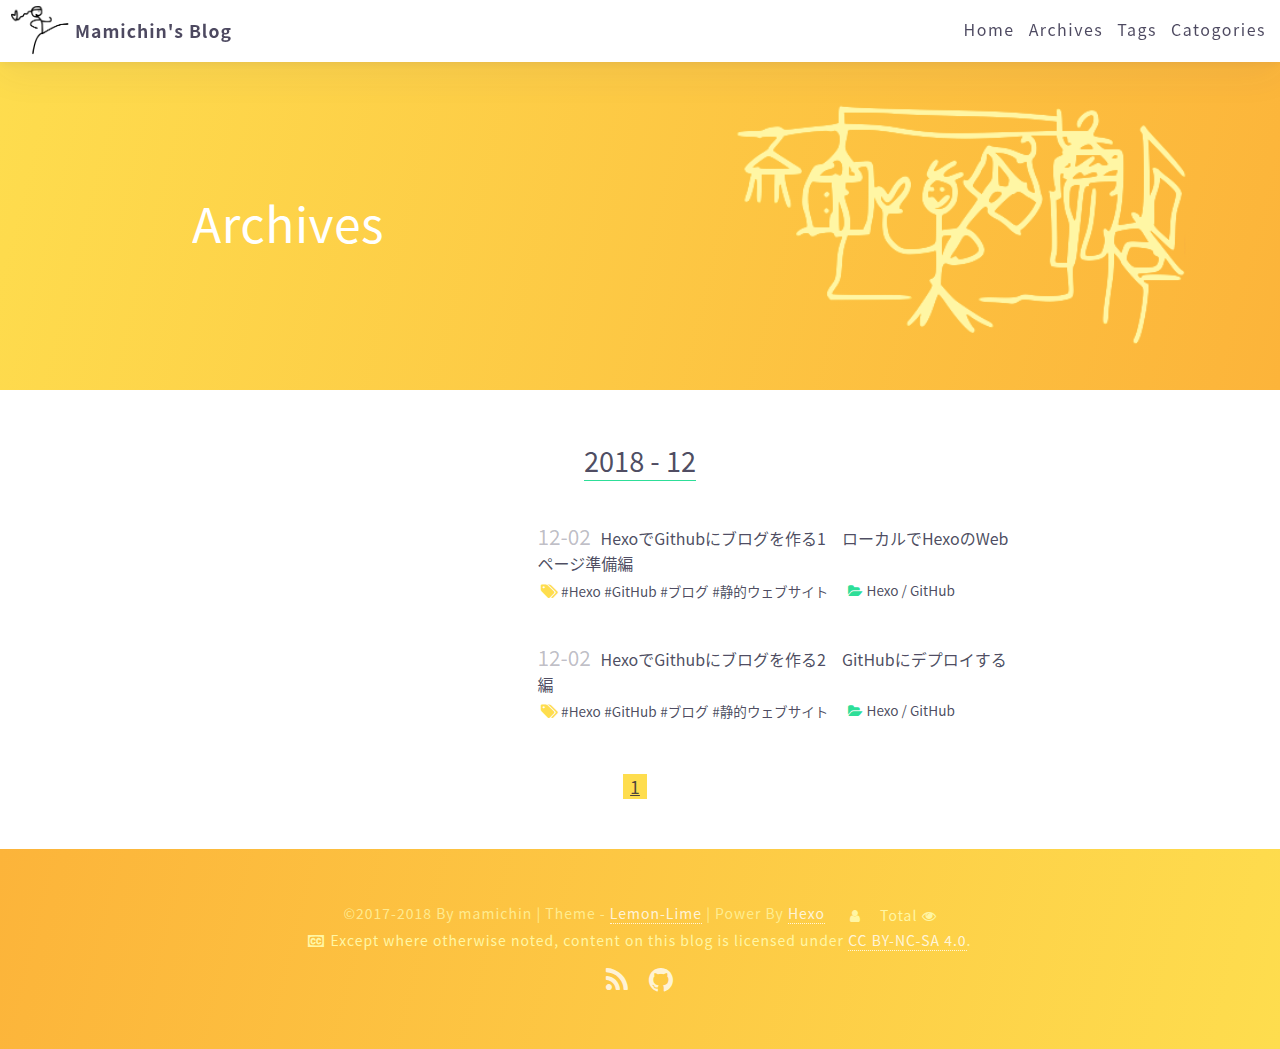
==== archives/index.html @ 4a0a0ff6 "Site updated: 2018-12-03 00:53:58" ====
<!DOCTYPE html><head><meta name="generator" content="Hexo 3.8.0"><meta charset="utf-8"><meta http-equiv="X-UA-Compatible" content="IE=edge, chrome=1"><meta name="viewport" content="width=device-width, initial-scale=1"><meta name="description" content=""><meta name="author" content="mamichin"><meta name="keywords" content=""><meta name="copyright" content="copyright.liscense_type"><title>Archives</title><!-- HTML5 shim and Respond.js for IE8 support of HTML5 elements and media queries -->
<!--[if lt IE 9]><script src="https://cdn.bootcss.com/html5shiv/3.7.3/html5shiv.min.js"></script><script src="https://cdn.bootcss.com/respond/1.4.2/respond.min.js"></script><![endif]--><link rel="icon" href="/compass/imgs/favicon.ico"><link rel="stylesheet" href="/compass/stylesheets/font-awesome.min.css"><script>var algoliaConfig = {"on":false}</script><link rel="stylesheet" href="/compass/stylesheets/screen.css"></head><body><div id="body-inner-wrapper"><header id="page-header"><nav id="nav"><div id="site-name">Mamichin's Blog</div><i class="fa fa-bars fa-2x" id="nav-icon" aria-hidden="true"></i><div id="nav-expanded"><a class="nav-word-item" href="/">Home</a><a class="nav-word-item" href="/archives">Archives</a><a class="nav-word-item" href="/tags">Tags</a><a class="nav-word-item" href="/categories">Catogories</a></div><div id="nav-list"><ul><li><a class="nav-list-item" href="/">Home</a></li><li><a class="nav-list-item" href="/archives">Archives</a></li><li><a class="nav-list-item" href="/tags">Tags</a></li><li><a class="nav-list-item" href="/categories">Catogories</a></li></ul></div></nav><div id="banner-wrapper"><div id="banner-pagetype-dependent-info"><h1 id="post-title">Archives</h1></div></div><a title="Back to Top"><i class="fa fa-arrow-up" id="to-Top" aria-hidden="true"></i></a></header><div class="post-group-item"><h2 class="post-group-title"><a href="/archives/2018/12">2018 - 12</a></h2><div class="post-group-meta-wrapper"><section class="post-group-item-meta"><span class="post-group-item-date">12-02 </span><a href="/2018/12/02/hexo1/">HexoでGithubにブログを作る1　ローカルでHexoのWebページ準備編</a><div class="post-group-item-tag-category"><div class="post-group-item-tags"><i class="fa fa-tags"></i> <a class="post-item-tag-link" href="/tags/Hexo/">#Hexo</a>  <a class="post-item-tag-link" href="/tags/GitHub/">#GitHub</a>  <a class="post-item-tag-link" href="/tags/ブログ/">#ブログ</a>  <a class="post-item-tag-link" href="/tags/静的ウェブサイト/">#静的ウェブサイト</a></div><div class="post-group-item-categories"><i class="fa fa-folder-open"></i>
 <a href="/categories/Hexo/">Hexo</a> / <a href="/categories/GitHub/">GitHub</a></div></div></section></div></div><div class="post-group-item"><div class="post-group-meta-wrapper"><section class="post-group-item-meta"><span class="post-group-item-date">12-02 </span><a href="/2018/12/02/hexo2/">HexoでGithubにブログを作る2　GitHubにデプロイする編</a><div class="post-group-item-tag-category"><div class="post-group-item-tags"><i class="fa fa-tags"></i> <a class="post-item-tag-link" href="/tags/Hexo/">#Hexo</a>  <a class="post-item-tag-link" href="/tags/GitHub/">#GitHub</a>  <a class="post-item-tag-link" href="/tags/ブログ/">#ブログ</a>  <a class="post-item-tag-link" href="/tags/静的ウェブサイト/">#静的ウェブサイト</a></div><div class="post-group-item-categories"><i class="fa fa-folder-open"></i>
 <a href="/categories/Hexo/">Hexo</a> / <a href="/categories/GitHub/">GitHub</a></div></div></section></div></div><div id="pagination-wrapper"><div id="pagination"><span class="page-number current">1</span></div></div><footer id="page-footer"><div id="footer-wrapper"><div id="blog-meta">&copy;2017-2018 By mamichin | Theme - <a id="theme-name" href="https://github.com/huan555/lemon-lime"> Lemon-Lime</a> | Power By <a id="theme-powered-by" href="http://hexo.io"> Hexo</a></div><div id="viewed-record"><script async src="//dn-lbstatics.qbox.me/busuanzi/2.3/busuanzi.pure.mini.js"></script><span id="busuanzi_container_site_uv"><i class="fa fa-user" aria-hidden="true"></i> <span id="busuanzi_value_site_uv"></span></span><span id="busuanzi_container_site_pv">Total <i class="fa fa-eye" aria-hidden="true"></i> <span id="busuanzi_value_site_pv"></span></span></div><div id="copyright-wrapper"><i class="fa fa-cc" aria-hidden="true"></i><div id="copyright">Except where otherwise noted, content on this blog is licensed under <a rel="license" href="http://creativecommons.org/licenses/by-nc-sa/4.0/">CC BY-NC-SA 4.0</a>.</div></div><div id="contact-me"><div id="rss"><a href="/atom.xml" type="application/atom+xml" rel="alternate" target="_blank"><i class="fa fa-rss" aria-hidden="true"></i></a></div><span id="github"><a href="https://github.com/yourUserName"><i class="fa fa-github" aria-hidden="true"></i></a></span></div></div></footer><script src="/compass/js/blog.js"></script></div></body>
---- compass/stylesheets/screen.css ----
@charset "UTF-8";
/* 引入css normalize 所有模块 */
/*! normalize.css v3.0.0 | MIT License | git.io/normalize */
/*! normalize.css v3.0.0 | HTML5 Display Definitions | MIT License | git.io/normalize */
/* line 9, ../../../../../../../../../Library/Ruby/Gems/2.0.0/gems/compass-normalize-1.5/stylesheets/normalize/_html5.scss */
article,
aside,
details,
figcaption,
figure,
footer,
header,
hgroup,
main,
nav,
section,
summary {
  display: block;
}

/* line 29, ../../../../../../../../../Library/Ruby/Gems/2.0.0/gems/compass-normalize-1.5/stylesheets/normalize/_html5.scss */
audio,
canvas,
progress,
video {
  display: inline-block;
  vertical-align: baseline;
}

/* line 40, ../../../../../../../../../Library/Ruby/Gems/2.0.0/gems/compass-normalize-1.5/stylesheets/normalize/_html5.scss */
audio:not([controls]) {
  display: none;
  height: 0;
}

/* line 47, ../../../../../../../../../Library/Ruby/Gems/2.0.0/gems/compass-normalize-1.5/stylesheets/normalize/_html5.scss */
[hidden],
template {
  display: none;
}

/*! normalize.css v3.0.0 | Base | MIT License | git.io/normalize */
/* line 11, ../../../../../../../../../Library/Ruby/Gems/2.0.0/gems/compass-normalize-1.5/stylesheets/normalize/_base.scss */
html {
  font-family: sans-serif;
  -webkit-text-size-adjust: 100%;
  -ms-text-size-adjust: 100%;
}

/* line 19, ../../../../../../../../../Library/Ruby/Gems/2.0.0/gems/compass-normalize-1.5/stylesheets/normalize/_base.scss */
body {
  margin: 0;
}

/*! normalize.css v3.0.0 | Links | MIT License | git.io/normalize */
/* line 9, ../../../../../../../../../Library/Ruby/Gems/2.0.0/gems/compass-normalize-1.5/stylesheets/normalize/_links.scss */
a {
  background: transparent;
}

/* line 15, ../../../../../../../../../Library/Ruby/Gems/2.0.0/gems/compass-normalize-1.5/stylesheets/normalize/_links.scss */
a:active,
a:hover {
  outline: 0;
}

/*! normalize.css v3.0.0 | Typography | MIT License | git.io/normalize */
/* line 9, ../../../../../../../../../Library/Ruby/Gems/2.0.0/gems/compass-normalize-1.5/stylesheets/normalize/_typography.scss */
abbr[title] {
  border-bottom: 1px dotted;
}

/* line 15, ../../../../../../../../../Library/Ruby/Gems/2.0.0/gems/compass-normalize-1.5/stylesheets/normalize/_typography.scss */
b,
strong {
  font-weight: bold;
}

/* line 22, ../../../../../../../../../Library/Ruby/Gems/2.0.0/gems/compass-normalize-1.5/stylesheets/normalize/_typography.scss */
dfn {
  font-style: italic;
}

/* line 29, ../../../../../../../../../Library/Ruby/Gems/2.0.0/gems/compass-normalize-1.5/stylesheets/normalize/_typography.scss */
h1 {
  font-size: 2em;
  margin: 0.67em 0;
}

/* line 36, ../../../../../../../../../Library/Ruby/Gems/2.0.0/gems/compass-normalize-1.5/stylesheets/normalize/_typography.scss */
mark {
  background: #ff0;
  color: #000;
}

/* line 43, ../../../../../../../../../Library/Ruby/Gems/2.0.0/gems/compass-normalize-1.5/stylesheets/normalize/_typography.scss */
small {
  font-size: 80%;
}

/* line 49, ../../../../../../../../../Library/Ruby/Gems/2.0.0/gems/compass-normalize-1.5/stylesheets/normalize/_typography.scss */
sub,
sup {
  font-size: 75%;
  line-height: 0;
  position: relative;
  vertical-align: baseline;
}

/* line 57, ../../../../../../../../../Library/Ruby/Gems/2.0.0/gems/compass-normalize-1.5/stylesheets/normalize/_typography.scss */
sup {
  top: -0.5em;
}

/* line 61, ../../../../../../../../../Library/Ruby/Gems/2.0.0/gems/compass-normalize-1.5/stylesheets/normalize/_typography.scss */
sub {
  bottom: -0.25em;
}

/*! normalize.css v3.0.0 | Embedded Content | MIT License | git.io/normalize */
/* line 9, ../../../../../../../../../Library/Ruby/Gems/2.0.0/gems/compass-normalize-1.5/stylesheets/normalize/_embeds.scss */
img {
  border: 0;
}

/* line 15, ../../../../../../../../../Library/Ruby/Gems/2.0.0/gems/compass-normalize-1.5/stylesheets/normalize/_embeds.scss */
svg:not(:root) {
  overflow: hidden;
}

/*! normalize.css v3.0.0 | Figures | MIT License | git.io/normalize */
/* line 9, ../../../../../../../../../Library/Ruby/Gems/2.0.0/gems/compass-normalize-1.5/stylesheets/normalize/_groups.scss */
figure {
  margin: 1em 40px;
}

/* line 15, ../../../../../../../../../Library/Ruby/Gems/2.0.0/gems/compass-normalize-1.5/stylesheets/normalize/_groups.scss */
hr {
  -moz-box-sizing: content-box;
  box-sizing: content-box;
  height: 0;
}

/* line 23, ../../../../../../../../../Library/Ruby/Gems/2.0.0/gems/compass-normalize-1.5/stylesheets/normalize/_groups.scss */
pre {
  overflow: auto;
}

/* line 29, ../../../../../../../../../Library/Ruby/Gems/2.0.0/gems/compass-normalize-1.5/stylesheets/normalize/_groups.scss */
code,
kbd,
pre,
samp {
  font-family: monospace, monospace;
  font-size: 1em;
}

/*! normalize.css v3.0.0 | Forms | MIT License | git.io/normalize */
/* line 15, ../../../../../../../../../Library/Ruby/Gems/2.0.0/gems/compass-normalize-1.5/stylesheets/normalize/_forms.scss */
button,
input,
optgroup,
select,
textarea {
  color: inherit;
  font: inherit;
  margin: 0;
}

/* line 27, ../../../../../../../../../Library/Ruby/Gems/2.0.0/gems/compass-normalize-1.5/stylesheets/normalize/_forms.scss */
button {
  overflow: visible;
}

/* line 36, ../../../../../../../../../Library/Ruby/Gems/2.0.0/gems/compass-normalize-1.5/stylesheets/normalize/_forms.scss */
button,
select {
  text-transform: none;
}

/* line 47, ../../../../../../../../../Library/Ruby/Gems/2.0.0/gems/compass-normalize-1.5/stylesheets/normalize/_forms.scss */
button,
html input[type="button"],
input[type="reset"],
input[type="submit"] {
  -webkit-appearance: button;
  cursor: pointer;
}

/* line 57, ../../../../../../../../../Library/Ruby/Gems/2.0.0/gems/compass-normalize-1.5/stylesheets/normalize/_forms.scss */
button[disabled],
html input[disabled] {
  cursor: default;
}

/* line 64, ../../../../../../../../../Library/Ruby/Gems/2.0.0/gems/compass-normalize-1.5/stylesheets/normalize/_forms.scss */
button::-moz-focus-inner,
input::-moz-focus-inner {
  border: 0;
  padding: 0;
}

/* line 73, ../../../../../../../../../Library/Ruby/Gems/2.0.0/gems/compass-normalize-1.5/stylesheets/normalize/_forms.scss */
input {
  line-height: normal;
}

/* line 83, ../../../../../../../../../Library/Ruby/Gems/2.0.0/gems/compass-normalize-1.5/stylesheets/normalize/_forms.scss */
input[type="checkbox"],
input[type="radio"] {
  box-sizing: border-box;
  padding: 0;
}

/* line 93, ../../../../../../../../../Library/Ruby/Gems/2.0.0/gems/compass-normalize-1.5/stylesheets/normalize/_forms.scss */
input[type="number"]::-webkit-inner-spin-button,
input[type="number"]::-webkit-outer-spin-button {
  height: auto;
}

/* line 102, ../../../../../../../../../Library/Ruby/Gems/2.0.0/gems/compass-normalize-1.5/stylesheets/normalize/_forms.scss */
input[type="search"] {
  -webkit-appearance: textfield;
  -moz-box-sizing: content-box;
  -webkit-box-sizing: content-box;
  box-sizing: content-box;
}

/* line 113, ../../../../../../../../../Library/Ruby/Gems/2.0.0/gems/compass-normalize-1.5/stylesheets/normalize/_forms.scss */
input[type="search"]::-webkit-search-cancel-button,
input[type="search"]::-webkit-search-decoration {
  -webkit-appearance: none;
}

/* line 120, ../../../../../../../../../Library/Ruby/Gems/2.0.0/gems/compass-normalize-1.5/stylesheets/normalize/_forms.scss */
fieldset {
  border: 1px solid #c0c0c0;
  margin: 0 2px;
  padding: 0.35em 0.625em 0.75em;
}

/* line 129, ../../../../../../../../../Library/Ruby/Gems/2.0.0/gems/compass-normalize-1.5/stylesheets/normalize/_forms.scss */
legend {
  border: 0;
  padding: 0;
}

/* line 136, ../../../../../../../../../Library/Ruby/Gems/2.0.0/gems/compass-normalize-1.5/stylesheets/normalize/_forms.scss */
textarea {
  overflow: auto;
}

/* line 143, ../../../../../../../../../Library/Ruby/Gems/2.0.0/gems/compass-normalize-1.5/stylesheets/normalize/_forms.scss */
optgroup {
  font-weight: bold;
}

/*! normalize.css v3.0.0 | Tables | MIT License | git.io/normalize */
/* line 9, ../../../../../../../../../Library/Ruby/Gems/2.0.0/gems/compass-normalize-1.5/stylesheets/normalize/_tables.scss */
table {
  border-collapse: collapse;
  border-spacing: 0;
}

/* line 14, ../../../../../../../../../Library/Ruby/Gems/2.0.0/gems/compass-normalize-1.5/stylesheets/normalize/_tables.scss */
td,
th {
  padding: 0;
}

/* 引入5大核心模块，直接调用CSS3同名mixin来写 */
/* line 1, ../sass/general/_genaral.scss */
html {
  height: 100%;
}

/* line 5, ../sass/general/_genaral.scss */
body {
  min-height: 100%;
  min-width: 440px;
  height: 100%;
  color: rgba(32, 28, 56, 0.8);
  /*font-family: "Open Sans", "Helvetica Neue", 'Lato','-apple-system', 'BlinkMacSystemFont', 'Segoe UI', 'Roboto', 'PingFang SC', 'Hiragino Sans GB', 'Microsoft YaHei', 'Helvetica Neue' ,Helvetica,Arial,sans-serif;*/
  font-family: -apple-system,BlinkMacSystemFont,"游ゴシック","Yu Gothic",YuGothic,"ヒラギノ角ゴ Pro W3","Hiragino Kaku Gothic ProN","Noto Sans Japanese","Noto Sans CJK JP","メイリオ",Meiryo,sans-serif;

}

/* line 13, ../sass/general/_genaral.scss */
#body-inner-wrapper {
  min-height: 100%;
}

/* line 17, ../sass/general/_genaral.scss */
a {
  text-decoration: none;
  color: rgba(32, 28, 56, 0.8);
}
/* line 20, ../sass/general/_genaral.scss */
a:hover {
  text-decoration: none;
  color: rgba(0, 0, 0, 0.5);
}

/* line 28, ../sass/general/_genaral.scss */
ul {
  padding: 0;
  margin: 0;
  list-style: none;
}

/* line 36, ../sass/general/_genaral.scss */
ol {
  list-style: none;
}

/* line 41, ../sass/general/_genaral.scss */
p {
  line-height: 2;
}

/* line 1, ../sass/layout/_nav.scss */
#nav {
  position: fixed;
  top: 0;
  left: 0;
  right: 0;
  -moz-box-sizing: border-box;
  -webkit-box-sizing: border-box;
  box-sizing: border-box;
  min-width: 440px;
  line-height: 1.8;
  text-align: left;
  color: rgba(32, 28, 56, 0.8);
  background-color: #fff;
  z-index: 10000;
  -moz-box-shadow: 0 10px 40px 0 rgba(62, 57, 107, 0.07), 0 2px 9px 0 rgba(62, 57, 107, 0.06);
  -webkit-box-shadow: 0 10px 40px 0 rgba(62, 57, 107, 0.07), 0 2px 9px 0 rgba(62, 57, 107, 0.06);
  box-shadow: 0 10px 40px 0 rgba(62, 57, 107, 0.07), 0 2px 9px 0 rgba(62, 57, 107, 0.06);
}
/* line 16, ../sass/layout/_nav.scss */
#nav-icon {
  font-weight: bold;
  color: rgba(32, 28, 56, 0.8);
}
@media screen and (max-width: 768px) {
  /* line 16, ../sass/layout/_nav.scss */
  #nav-icon {
    position: relative;
    float: right;
    margin-right: 15px;
    margin-top: 13px;
    margin-left: 10px;
  }
}
@media screen and (min-width: 769px) {
  /* line 16, ../sass/layout/_nav.scss */
  #nav-icon {
    display: none !important;
  }
}
/* line 31, ../sass/layout/_nav.scss */
#nav-icon:hover {
  color: black;
  cursor: pointer;
}

@media screen and (min-width: 769px) {
  /* line 38, ../sass/layout/_nav.scss */
  #nav-list {
    display: none !important;
  }
}
@media screen and (max-width: 768px) {
  /* line 38, ../sass/layout/_nav.scss */
  #nav-list {
    display: none;
    position: absolute;
    top: 60px;
    right: 8px;
    padding: 0;
    list-style: none;
    text-align: left;
    background-color: #fff;
    border: 2px solid rgba(62, 57, 107, 0.07);
    -moz-border-radius: 5px;
    -webkit-border-radius: 5px;
    border-radius: 5px;
    -moz-box-shadow: 5px 2px 5px 0 rgba(62, 57, 107, 0.07), -5px 2px 5px 0 rgba(62, 57, 107, 0.06);
    -webkit-box-shadow: 5px 2px 5px 0 rgba(62, 57, 107, 0.07), -5px 2px 5px 0 rgba(62, 57, 107, 0.06);
    box-shadow: 5px 2px 5px 0 rgba(62, 57, 107, 0.07), -5px 2px 5px 0 rgba(62, 57, 107, 0.06);
  }
}
/* line 62, ../sass/layout/_nav.scss */
a.nav-list-item {
  display: block;
  padding: 0 35px;
  font-size: .95em;
  line-height: 2.5;
  border-bottom: 1px solid #eee;
}
/* line 69, ../sass/layout/_nav.scss */
a.nav-list-item:hover {
  text-decoration: none;
}

/* line 79, ../sass/layout/_nav.scss */
#site-name {
  display: inline-block;
  vertical-align: middle;
  *vertical-align: auto;
  *zoom: 1;
  *display: inline;
  padding: 10px 0 10px 65px;
  margin: 5px 0 5px 10px;
  font-weight: bold;
  font-size: 1.1em;
  background-image: url("/compass/imgs/logo.png");
  background-repeat: no-repeat;
  letter-spacing: 1px;
  -moz-background-size: auto 50px;
  -o-background-size: auto 50px;
  -webkit-background-size: auto 50px;
  background-size: auto 50px;
}

/* line 93, ../sass/layout/_nav.scss */
#nav-expanded {
  margin-top: 3px;
  margin-right: 7px;
  letter-spacing: 1.5px;
}
@media screen and (max-width: 768px) {
  /* line 93, ../sass/layout/_nav.scss */
  #nav-expanded {
    display: none;
  }
}
@media screen and (min-width: 769px) {
  /* line 93, ../sass/layout/_nav.scss */
  #nav-expanded {
    display: block;
    float: right;
  }
}
/* line 107, ../sass/layout/_nav.scss */
.nav-word-item {
  display: inline-block;
  vertical-align: middle;
  *vertical-align: auto;
  *zoom: 1;
  *display: inline;
  padding: 7px;
  text-decoration: none;
  color: rgba(32, 28, 56, 0.8);
  margin: 5px 0;
}
/* line 114, ../sass/layout/_nav.scss */
.nav-word-item:hover {
  background-color: rgba(0, 0, 0, 0.05);
  text-decoration: none;
  cursor: pointer;
}

/* line 124, ../sass/layout/_nav.scss */
.fa-search {
  display: block;
  float: right;
  margin-top: 20px;
  margin-right: 10px;
}
/* line 129, ../sass/layout/_nav.scss */
.fa-search:hover {
  color: black;
  cursor: pointer;
}

/* line 3, ../sass/layout/_header.scss */
#page-header {
  padding-top: 60px;
  line-height: 330px;
  color: #fff;
  background: url('[data-uri]');
  background: -moz-linear-gradient(166deg, #fcb43a, #fedd4e);
  background: -webkit-linear-gradient(166deg, #fcb43a, #fedd4e);
  background: linear-gradient(284deg, #fcb43a, #fedd4e);
  text-align: left;
}
@media screen and (max-width: 700px) {
  /* line 3, ../sass/layout/_header.scss */
  #page-header {
    text-align: center;
  }
}
/* line 16, ../sass/layout/_header.scss */
#banner-wrapper {
  visibility: hidden;
  background-image: url("/compass/imgs/fHangingClothes.png");
  background-repeat: no-repeat;
  -moz-background-size: auto 250px;
  -o-background-size: auto 250px;
  -webkit-background-size: auto 250px;
  background-size: auto 250px;
}
@media screen and (min-width: 701px) and (max-width: 1200px) {
  /* line 16, ../sass/layout/_header.scss */
  #banner-wrapper {
    visibility: visible;
    background-position: 95% center;
  }
}
@media screen and (min-width: 1201px) {
  /* line 16, ../sass/layout/_header.scss */
  #banner-wrapper {
    visibility: visible;
    background-position: 90% center;
  }
}
/* line 33, ../sass/layout/_header.scss */
#banner-pagetype-dependent-info {
  visibility: visible;
  display: inline-block;
  vertical-align: middle;
  *vertical-align: auto;
  *zoom: 1;
  *display: inline;
  overflow: hidden;
  margin-left: 15%;
  vertical-align: middle;
  line-height: 1.3;
  text-align: center;
  letter-spacing: .5px;
}
@media screen and (max-width: 700px) {
  /* line 33, ../sass/layout/_header.scss */
  #banner-pagetype-dependent-info {
    margin-left: 0;
  }
}
/* line 51, ../sass/layout/_header.scss */
#post-title {
  margin: 0;
  margin-bottom: 10px;
  font-size: 3em;
  font-weight: normal;
}

/* line 58, ../sass/layout/_header.scss */
#post-description {
  margin-right: 20px;
}

/* line 62, ../sass/layout/_header.scss */
#word-count {
  margin-right: 20px;
}

/* line 80, ../sass/layout/_header.scss */
.fa-arrow-up {
  display: none;
  position: fixed;
  bottom: 20px;
  z-index: 10001;
  right: 20px;
  color: rgba(32, 28, 56, 0.8);
}
/* line 89, ../sass/layout/_header.scss */
.fa-arrow-up:hover {
  color: black;
  cursor: pointer;
}

/* line 103, ../sass/layout/_header.scss */
.fa-toggle-on, .fa-toggle-off {
  position: fixed;
  z-index: 10001;
  color: rgba(32, 28, 56, 0.8);
}
/* line 107, ../sass/layout/_header.scss */
.fa-toggle-on:hover, .fa-toggle-off:hover {
  color: black;
  cursor: pointer;
}

@media screen and (min-width: 769px) {
  /* line 113, ../sass/layout/_header.scss */
  .fa-toggle-on, .fa-toggle-off {
    bottom: 20px;
    left: 10px;
  }
}
@media screen and (max-width: 768px) {
  /* line 113, ../sass/layout/_header.scss */
  .fa-toggle-on, .fa-toggle-off {
    display: none !important;
  }
}

/* line 125, ../sass/layout/_header.scss */
.fa-toggle-off {
  display: none;
}

/* line 2, ../sass/layout/_article-excerpt.scss */
.each-post:nth-child(even) {
  background-color: #f9fafb;
}

/* line 5, ../sass/layout/_article-excerpt.scss */
.each-post {
  text-align: center;
}
/* line 7, ../sass/layout/_article-excerpt.scss */
.each-post .each-post-meta {
  display: inline-block;
  vertical-align: middle;
  *vertical-align: auto;
  *zoom: 1;
  *display: inline;
  padding: 80px 20px 5px 20px;
  border-bottom: 2px solid rgba(0, 0, 0, 0.07);
  font-size: 1.6em;
}
/* line 14, ../sass/layout/_article-excerpt.scss */
.each-post .each-post-meta:hover {
  border-bottom: 2px solid #2dde98;
}
/* line 19, ../sass/layout/_article-excerpt.scss */
.each-post .each-post-meta .each-post-date {
  padding-left: 20px;
  font-size: .5em;
}
/* line 26, ../sass/layout/_article-excerpt.scss */
.each-post .each-post-excerpt {
  max-width: 750px;
  margin: 16px auto;
  font-size: 1em;
  text-align: left;
}
@media screen and (max-width: 768px) {
  /* line 26, ../sass/layout/_article-excerpt.scss */
  .each-post .each-post-excerpt {
    padding-left: 10%;
    padding-right: 10%;
  }
}
/* line 36, ../sass/layout/_article-excerpt.scss */
.each-post .each-post-excerpt h1, .each-post .each-post-excerpt h2, .each-post .each-post-excerpt h3, .each-post .each-post-excerpt h4, .each-post .each-post-excerpt h5, .each-post .each-post-excerpt h6 {
  font-size: 1em;
}
/* line 43, ../sass/layout/_article-excerpt.scss */
a.read-more {
  display: inline-block;
  vertical-align: middle;
  *vertical-align: auto;
  *zoom: 1;
  *display: inline;
  padding: 8px 50px;
  margin-top: 20px;
  margin-bottom: 20px;
  background-image: url('[data-uri]');
  background-size: 100%;
  background-image: -moz-linear-gradient(166deg, #1cc7d0, #2dde98);
  background-image: -webkit-linear-gradient(166deg, #1cc7d0, #2dde98);
  background-image: linear-gradient(284deg, #1cc7d0, #2dde98);
  -moz-border-radius: 3px;
  -webkit-border-radius: 3px;
  border-radius: 3px;
  color: #fff;
  font-size: .9em;
  letter-spacing: .5px;
}
/* line 54, ../sass/layout/_article-excerpt.scss */
a.read-more:hover {
  -moz-box-shadow: 0 1px 10px rgba(0, 0, 0, 0.2), 0 2px 4px 0 rgba(0, 0, 0, 0.1);
  -webkit-box-shadow: 0 1px 10px rgba(0, 0, 0, 0.2), 0 2px 4px 0 rgba(0, 0, 0, 0.1);
  box-shadow: 0 1px 10px rgba(0, 0, 0, 0.2), 0 2px 4px 0 rgba(0, 0, 0, 0.1);
}

/* line 1, ../sass/layout/_footer.scss */
#page-footer {
  position: relative;
  bottom: 0px;
  width: 100%;
  margin-top: 40px;
  line-height: 200px;
  text-align: center;
  letter-spacing: 1px;
  color: #fff6a4;
  background: url('[data-uri]');
  background: -moz-linear-gradient(166deg, #fedd4e, #fcb43a);
  background: -webkit-linear-gradient(166deg, #fedd4e, #fcb43a);
  background: linear-gradient(284deg, #fedd4e, #fcb43a);
}
/* line 16, ../sass/layout/_footer.scss */
#footer-wrapper {
  display: inline-block;
  vertical-align: middle;
  *vertical-align: auto;
  *zoom: 1;
  *display: inline;
  font-size: 14px;
  line-height: 1.8;
  vertical-align: middle;
  color: #fff6a4;
}
/* line 24, ../sass/layout/_footer.scss */
#footer-wrapper #viewed-record {
  display: inline-block;
  vertical-align: middle;
  *vertical-align: auto;
  *zoom: 1;
  *display: inline;
  margin-left: 25px;
}
/* line 29, ../sass/layout/_footer.scss */
#busuanzi_container_site_pv {
  margin-left: 15px;
}
/* line 35, ../sass/layout/_footer.scss */
#footer-wrapper a {
  color: rgba(255, 255, 255, 0.8);
  border-bottom: 1px dotted;
}
/* line 38, ../sass/layout/_footer.scss */
#footer-wrapper a:hover {
  color: #fff;
}
/* line 44, ../sass/layout/_footer.scss */
#footer-wrapper #contact-me a {
  border-bottom: none;
}
/* line 49, ../sass/layout/_footer.scss */
#rss, #github, #email, #weibo, #facebook, #twitter {
  display: inline-block;
  vertical-align: middle;
  *vertical-align: auto;
  *zoom: 1;
  *display: inline;
  margin: 0 10px;
  font-size: 2em;
}
/* line 62, ../sass/layout/_footer.scss */
#blog-meta {
  display: inline;
  color: rgba(255, 246, 164, 0.8);
}

/* line 67, ../sass/layout/_footer.scss */
#copyright {
  display: inline;
  margin-left: 5px;
}

/* line 1, ../sass/layout/_post-two-cols.scss */
#body-inner-wrapper {
  position: relative;
}

/* line 5, ../sass/layout/_post-two-cols.scss */
#toc-column {
  font-size: .95em;
}
@media screen and (min-width: 769px) {
  /* line 5, ../sass/layout/_post-two-cols.scss */
  #toc-column {
    display: block;
    position: absolute;
    left: 0;
    top: 480px;
    overflow: auto;
    -moz-box-sizing: border-box;
    -webkit-box-sizing: border-box;
    box-sizing: border-box;
    width: 30%;
    z-index: 9999;
  }
}
@media screen and (max-width: 768px) {
  /* line 5, ../sass/layout/_post-two-cols.scss */
  #toc-column {
    display: none !important;
  }
}
/* line 26, ../sass/layout/_post-two-cols.scss */
#toc-column-inner-wrapper {
  line-height: 1.6;
}
/* line 31, ../sass/layout/_post-two-cols.scss */
.toc-text {
  padding-left: 10px;
}

/* line 40, ../sass/layout/_post-two-cols.scss */
.active .toc-text {
  color: #fedd4e;
}

/* line 44, ../sass/layout/_post-two-cols.scss */
.active {
  padding-left: 5px;
  border-left: 4px solid #1cc7d0;
}

@media screen and (min-width: 769px) {
  /* line 52, ../sass/layout/_post-two-cols.scss */
  #main-content-column {
    -moz-box-sizing: border-box;
    -webkit-box-sizing: border-box;
    box-sizing: border-box;
    margin-left: 28%;
    width: 70%;
    padding: 45px 7%;
  }
}
@media screen and (max-width: 768px) {
  /* line 52, ../sass/layout/_post-two-cols.scss */
  #main-content-column {
    width: 80% !important;
    padding: 45px 0;
    margin: 0 auto !important;
  }
}
/* line 69, ../sass/layout/_post-two-cols.scss */
#post-full-content {
  font-size: .95em;
}
/* line 72, ../sass/layout/_post-two-cols.scss */
#post-full-content h2, #post-full-content h3, #post-full-content h4, #post-full-content h5, #post-full-content h6 {
  font-weight: bold;
  font-family: 'PingFang SC',"Open Sans", "Helvetica Neue", sans-serif;
}
/* line 77, ../sass/layout/_post-two-cols.scss */
#post-full-content h2 {
  font-size: 1.9em;
}
/* line 81, ../sass/layout/_post-two-cols.scss */
#post-full-content h3 {
  font-size: 1.6em;
}
/* line 85, ../sass/layout/_post-two-cols.scss */
#post-full-content h4 {
  font-size: 1.4em;
}
/* line 89, ../sass/layout/_post-two-cols.scss */
#post-full-content h5 {
  font-size: 1.2em;
}
/* line 93, ../sass/layout/_post-two-cols.scss */
#post-full-content h6 {
  font-size: 1.1em;
}
/* line 97, ../sass/layout/_post-two-cols.scss */
#post-full-content ol {
  list-style-type: decimal;
  line-height: 2;
  padding-left: 40px;
}
/* line 103, ../sass/layout/_post-two-cols.scss */
#post-full-content ul {
  list-style-type: circle;
  line-height: 2;
  padding-left: 40px;
}
/* line 109, ../sass/layout/_post-two-cols.scss */
#post-full-content li {
  padding-left: 15px;
}
/* line 113, ../sass/layout/_post-two-cols.scss */
#post-full-content a, #post-full-content abbr, #post-full-content acronym {
  color: #00aeff;
}
/* line 117, ../sass/layout/_post-two-cols.scss */
#post-full-content sub, #post-full-content sup {
  color: #ccc;
}
/* line 121, ../sass/layout/_post-two-cols.scss */
#post-full-content em {
  padding: 0 10px;
  background-color: rgba(137, 149, 199, 0.2);
  -moz-border-radius: 4px;
  -webkit-border-radius: 4px;
  border-radius: 4px;
}
/* line 127, ../sass/layout/_post-two-cols.scss */
#post-full-content mark {
  padding: 0 10px;
  background-color: rgba(137, 149, 199, 0.2);
  -moz-border-radius: 4px;
  -webkit-border-radius: 4px;
  border-radius: 4px;
  color: #e7486b;
}
/* line 134, ../sass/layout/_post-two-cols.scss */
#post-full-content p {
  line-height: 2.5;
  margin: 20px 0;
}
/* line 139, ../sass/layout/_post-two-cols.scss */
#post-full-content img {
  width: 600px;
  height: auto;
}
/* line 144, ../sass/layout/_post-two-cols.scss */
#post-full-content video {
  width: 70%;
  height: auto;
}
/* line 148, ../sass/layout/_post-two-cols.scss */
#post-full-content iframe {
  width: 90%;
  height: auto;
}
/* line 153, ../sass/layout/_post-two-cols.scss */
#post-full-content blockquote p:before, #post-full-content blockquote p:after {
  display: inline;
  content: ' " ';
  font-weight: bold;
  color: #fcb43a;
}
/* line 160, ../sass/layout/_post-two-cols.scss */
#post-full-content dl {
  overflow: scroll;
  padding: 10px 20px;
  border: 1px solid #eee;
  line-height: 1.8;
}
/* line 168, ../sass/layout/_post-two-cols.scss */
#post-full-content dl dt {
  font-weight: bold;
}
/* line 172, ../sass/layout/_post-two-cols.scss */
#post-full-content dl dd {
  margin-left: 0;
}
/* line 177, ../sass/layout/_post-two-cols.scss */
#post-full-content table {
  overflow: auto;
}

/* line 182, ../sass/layout/_post-two-cols.scss */
#post-full-content > table, #post-full-content > table td, #post-full-content > table th {
  border-collapse: collapse;
  border: 2px solid rgba(32, 28, 56, 0.8);
}

/* line 187, ../sass/layout/_post-two-cols.scss */
#post-full-content > table {
  width: 100%;
  overflow: auto;
}

/* line 192, ../sass/layout/_post-two-cols.scss */
#post-full-content > table td, #post-full-content > table th {
  padding: 6px 10px;
}

/* line 2, ../sass/layout/_post-tags-categories.scss */
#post-tags-container {
  font-size: 1.05em;
  line-height: 1.5;
}

/* line 6, ../sass/layout/_post-tags-categories.scss */
#post-categories-container i, #post-tags-container i {
  color: rgba(32, 28, 56, 0.3);
}

/* line 11, ../sass/layout/_post-tags-categories.scss */
#post-categories-container {
  position: absolute;
  top: 420px;
  right: 17px;
  color: rgba(32, 28, 56, 0.3);
}
/* line 16, ../sass/layout/_post-tags-categories.scss */
#post-categories-container a {
  color: rgba(32, 28, 56, 0.3);
}

/* line 22, ../sass/layout/_post-tags-categories.scss */
a.post-tag {
  padding: 5px 10px;
  background-image: url('[data-uri]');
  background-size: 100%;
  background-image: -moz-linear-gradient(166deg, #1cc7d0, #2dde98);
  background-image: -webkit-linear-gradient(166deg, #1cc7d0, #2dde98);
  background-image: linear-gradient(284deg, #1cc7d0, #2dde98);
  -moz-border-radius: 5px;
  -webkit-border-radius: 5px;
  border-radius: 5px;
  color: #fff;
  font-size: .9em;
}

/* line 1, ../sass/layout/_archive.scss */
#archive-tag-category-title {
  text-align: center;
}

/* line 5, ../sass/layout/_archive.scss */
.post-group-item {
  margin: 0px auto;
  max-width: 750px;
  padding-right: 30px;
  padding-left: 30px;
  text-align: center;
}
/* line 12, ../sass/layout/_archive.scss */
.post-group-item h2.post-group-title {
  display: inline-block;
  vertical-align: middle;
  *vertical-align: auto;
  *zoom: 1;
  *display: inline;
  margin-top: 50px;
  margin-bottom: 0px;
  border-bottom: 1px solid #2dde98;
  font-size: 1.7em;
  font-weight: normal;
}
/* line 21, ../sass/layout/_archive.scss */
.post-group-item h2.post-group-title a:hover {
  color: black;
}
/* line 28, ../sass/layout/_archive.scss */
.post-group-meta-wrapper {
  text-align: left;
}
/* line 31, ../sass/layout/_archive.scss */
section.post-group-item-meta {
  margin-top: 40px;
  margin-bottom: 0px;
  margin-left: 35%;
  padding-left: 10px;
  -moz-transition: border-left 0.5s, margin-left 0.5s;
  -o-transition: border-left 0.5s, margin-left 0.5s;
  -webkit-transition: border-left 0.5s, margin-left 0.5s;
  transition: border-left 0.5s, margin-left 0.5s;
}
/* line 38, ../sass/layout/_archive.scss */
section.post-group-item-meta:hover {
  margin-left: 30%;
  border-left: 4px solid #2dde98;
}

/* line 44, ../sass/layout/_archive.scss */
.post-group-item-tags {
  display: inline-block;
  vertical-align: middle;
  *vertical-align: auto;
  *zoom: 1;
  *display: inline;
  padding-left: 3px;
  padding-right: 20px;
}
/* line 49, ../sass/layout/_archive.scss */
.post-group-item-tags i {
  color: #fedd4e;
}

/* line 54, ../sass/layout/_archive.scss */
.post-item-tag-link {
  font-size: .85em;
}

/* line 58, ../sass/layout/_archive.scss */
.post-group-item-categories {
  display: inline-block;
  vertical-align: middle;
  *vertical-align: auto;
  *zoom: 1;
  *display: inline;
  font-size: .85em;
}
/* line 62, ../sass/layout/_archive.scss */
.post-group-item-categories i {
  color: #2dde98;
}

/* line 66, ../sass/layout/_archive.scss */
span.post-group-item-date {
  color: rgba(32, 28, 56, 0.3);
  font-size: 1.3em;
  padding-right: 5px;
}

/* line 1, ../sass/layout/_page-tags-categories.scss */
#tag-cloud-container, #categories-list-container {
  margin: 100px auto;
  width: 70%;
  text-align: center;
}

/* line 7, ../sass/layout/_page-tags-categories.scss */
#tag-cloud a {
  display: inline-block;
  vertical-align: middle;
  *vertical-align: auto;
  *zoom: 1;
  *display: inline;
  padding: 10px;
  border-bottom: 2px solid transparent;
  -moz-transition: border-bottom 1s;
  -o-transition: border-bottom 1s;
  -webkit-transition: border-bottom 1s;
  transition: border-bottom 1s;
}
/* line 13, ../sass/layout/_page-tags-categories.scss */
#tag-cloud a:hover {
  border-bottom: 2px solid;
}

/* line 20, ../sass/layout/_page-tags-categories.scss */
.category-list {
  display: inline-block;
  vertical-align: middle;
  *vertical-align: auto;
  *zoom: 1;
  *display: inline;
  font-size: 1.4em;
}
/* line 24, ../sass/layout/_page-tags-categories.scss */
.category-list ul {
  padding-left: 20px;
}
/* line 28, ../sass/layout/_page-tags-categories.scss */
.category-list a {
  line-height: 1.5;
  padding-left: 20px;
  padding-right: 20px;
  border-left: 4px solid #1cc7d0;
}
/* line 34, ../sass/layout/_page-tags-categories.scss */
.category-list a:hover {
  text-decoration: none;
  background-color: #eee;
}

/* line 43, ../sass/layout/_page-tags-categories.scss */
.category-list-count {
  display: inline-block;
  vertical-align: middle;
  *vertical-align: auto;
  *zoom: 1;
  *display: inline;
  width: 25px;
  height: 25px;
  margin-left: 10px;
  color: #fff;
  background-image: url('[data-uri]');
  background-size: 100%;
  background-image: -moz-linear-gradient(166deg, #1cc7d0, #2dde98);
  background-image: -webkit-linear-gradient(166deg, #1cc7d0, #2dde98);
  background-image: linear-gradient(284deg, #1cc7d0, #2dde98);
  -moz-border-radius: 50%;
  -webkit-border-radius: 50%;
  border-radius: 50%;
}

/* line 1, ../sass/layout/_pagination.scss */
#pagination-wrapper {
  overflow: hidden;
  padding-bottom: 10px;
  margin-top: 50px;
  text-align: center;
  color: rgba(32, 28, 56, 0.8);
}
/* line 10, ../sass/layout/_pagination.scss */
#pagination {
  display: inline-block;
  vertical-align: middle;
  *vertical-align: auto;
  *zoom: 1;
  *display: inline;
  font-size: 1.1em;
}
/* line 16, ../sass/layout/_pagination.scss */
#pagination .page-number {
  text-decoration: underline;
  padding: 0 7px;
  margin-right: 10px;
}
/* line 23, ../sass/layout/_pagination.scss */
#pagination .current {
  background-color: #fedd4e;
}

/* line 28, ../sass/layout/_pagination.scss */
#page-prev {
  float: left;
  margin-left: 8px;
}
/* line 31, ../sass/layout/_pagination.scss */
#page-prev i {
  color: #fedd4e;
}

/* line 36, ../sass/layout/_pagination.scss */
#page-next {
  float: right;
  margin-right: 8px;
}
/* line 40, ../sass/layout/_pagination.scss */
#page-next i {
  color: #fedd4e;
}

/* line 4, ../sass/layout/_default-highlight.scss */
.highlight {
  overflow: scroll;
  -moz-border-radius: 5px;
  -webkit-border-radius: 5px;
  border-radius: 5px;
  border: 1px solid #ccc;
  font-family: times, sans-serif;
  font-size: .9em;
  font-weight: normal;
  line-height: 1.5;
}

/* line 17, ../sass/layout/_default-highlight.scss */
figcaption {
  border-bottom: 1px solid #eee;
  font-family: times, sans-serif;
  line-height: 2;
  letter-spacing: .5px;
}
/* line 22, ../sass/layout/_default-highlight.scss */
figcaption span, figcaption a {
  padding: 0px 10px;
}

/* line 31, ../sass/layout/_default-highlight.scss */
figure .gutter {
  color: rgba(0, 0, 0, 0.3);
  padding-right: 5px;
  padding-left: 20px;
  border: 1px solid transparent;
  border-right: 1px solid #eee;
}

/* line 40, ../sass/layout/_default-highlight.scss */
figure table {
  border: 1px solid transparent;
}

/* line 45, ../sass/layout/_default-highlight.scss */
figure .code {
  color: rgba(32, 28, 56, 0.8);
  padding-left: 20px;
  border: 1px solid transparent;
  font-family: times, sans-serif;
}

/* line 52, ../sass/layout/_default-highlight.scss */
span.marked {
  background-color: rgba(137, 149, 199, 0.2);
}

/* line 57, ../sass/layout/_default-highlight.scss */
span.string {
  color: green;
}

/* line 62, ../sass/layout/_default-highlight.scss */
span.number {
  color: #8768e3;
  font-weight: bold;
}

/* line 68, ../sass/layout/_default-highlight.scss */
span.keyword, span.built_in {
  color: #af0254;
}

/* line 72, ../sass/layout/_default-highlight.scss */
span.comment {
  color: #ccc;
}

/* line 76, ../sass/layout/_default-highlight.scss */
span.function {
  color: orange;
}

/* line 81, ../sass/layout/_default-highlight.scss */
span.params {
  color: #0476a9;
}

/* line 84, ../sass/layout/_default-highlight.scss */
span.literal {
  color: #fcb43a;
}

/* line 88, ../sass/layout/_default-highlight.scss */
.highlight.line.marked {
  color: red;
}

/* line 2, ../sass/layout/_algolia.scss */
#algolia-wrapper {
  display: none;
  position: relative;
  float: right;
  -moz-box-sizing: border-box;
  -webkit-box-sizing: border-box;
  box-sizing: border-box;
  margin-right: 0px;
  margin-top: 13px;
  font-size: 1em;
  line-height: 2;
  color: rgba(32, 28, 56, 0.8);
}
@media screen and (min-width: 769px) {
  /* line 2, ../sass/layout/_algolia.scss */
  #algolia-wrapper {
    width: 180px;
  }
}
@media screen and (max-width: 768px) {
  /* line 2, ../sass/layout/_algolia.scss */
  #algolia-wrapper {
    width: 170px;
  }
}
/* line 25, ../sass/layout/_algolia.scss */
.ais-search-box--input {
  -moz-box-sizing: border-box;
  -webkit-box-sizing: border-box;
  box-sizing: border-box;
  padding: 5px 20px 5px 25px;
  background-color: rgba(62, 57, 107, 0.1);
  border: 1px solid transparent;
  -moz-border-radius: 3px;
  -webkit-border-radius: 3px;
  border-radius: 3px;
  outline: none;
}

/* line 36, ../sass/layout/_algolia.scss */
.ais-search-box--magnifier-wrapper {
  position: absolute;
  top: 5px;
  left: 0px;
}

/* line 42, ../sass/layout/_algolia.scss */
.ais-search-box--reset-wrapper {
  display: block !important;
}

/* line 46, ../sass/layout/_algolia.scss */
.ais-search-box--reset {
  top: 10px;
  right: 10px;
  outline: none;
}

/* line 58, ../sass/layout/_algolia.scss */
#algolia-hits-wrapper {
  display: none;
  position: absolute;
  top: 45px;
  font-size: 1.1em;
  background-color: #f9fafb;
  color: rgba(32, 28, 56, 0.8);
  text-align: left;
  -moz-border-radius: 5px;
  -webkit-border-radius: 5px;
  border-radius: 5px;
  -moz-box-shadow: 0 10px 40px 0 rgba(62, 57, 107, 0.07), 0 2px 9px 0 rgba(62, 57, 107, 0.06);
  -webkit-box-shadow: 0 10px 40px 0 rgba(62, 57, 107, 0.07), 0 2px 9px 0 rgba(62, 57, 107, 0.06);
  box-shadow: 0 10px 40px 0 rgba(62, 57, 107, 0.07), 0 2px 9px 0 rgba(62, 57, 107, 0.06);
}
@media screen and (min-width: 769px) {
  /* line 58, ../sass/layout/_algolia.scss */
  #algolia-hits-wrapper {
    left: -180px;
    width: 510px;
  }
}
@media screen and (max-width: 768px) {
  /* line 58, ../sass/layout/_algolia.scss */
  #algolia-hits-wrapper {
    right: -10px;
    width: 250%;
  }
}
/* line 83, ../sass/layout/_algolia.scss */
#algolia-hits-wrapper em {
  background-color: #fedd4e;
  font-style: normal;
}
/* line 89, ../sass/layout/_algolia.scss */
#brief {
  padding-top: 20px;
  font-size: .7em;
  text-align: center;
}
/* line 94, ../sass/layout/_algolia.scss */
#brief .fa.fa-commenting {
  padding-right: 5px;
  color: #1cc7d0;
}

/* line 101, ../sass/layout/_algolia.scss */
.relatedTitles {
  display: inline-block;
  vertical-align: middle;
  *vertical-align: auto;
  *zoom: 1;
  *display: inline;
  padding: 0 20px;
  border-left: 4px solid transparent;
}
/* line 106, ../sass/layout/_algolia.scss */
.relatedTitles:hover {
  border-left: 4px solid #fedd4e;
  font-weight: bold;
}

/* line 111, ../sass/layout/_algolia.scss */
.ais-hits--item:nth-child(even) {
  background-color: #fff;
}

/* line 115, ../sass/layout/_algolia.scss */
.ais-hits__empty {
  padding: 3px 20px;
  text-align: center;
}

/* line 120, ../sass/layout/_algolia.scss */
#algolia-pagination {
  text-align: center;
}
/* line 125, ../sass/layout/_algolia.scss */
.ais-pagination--item__page .ais-pagination--link {
  padding: 0 5px;
}

/* line 128, ../sass/layout/_algolia.scss */
.ais-pagination--item__active a {
  background-color: #fedd4e;
}
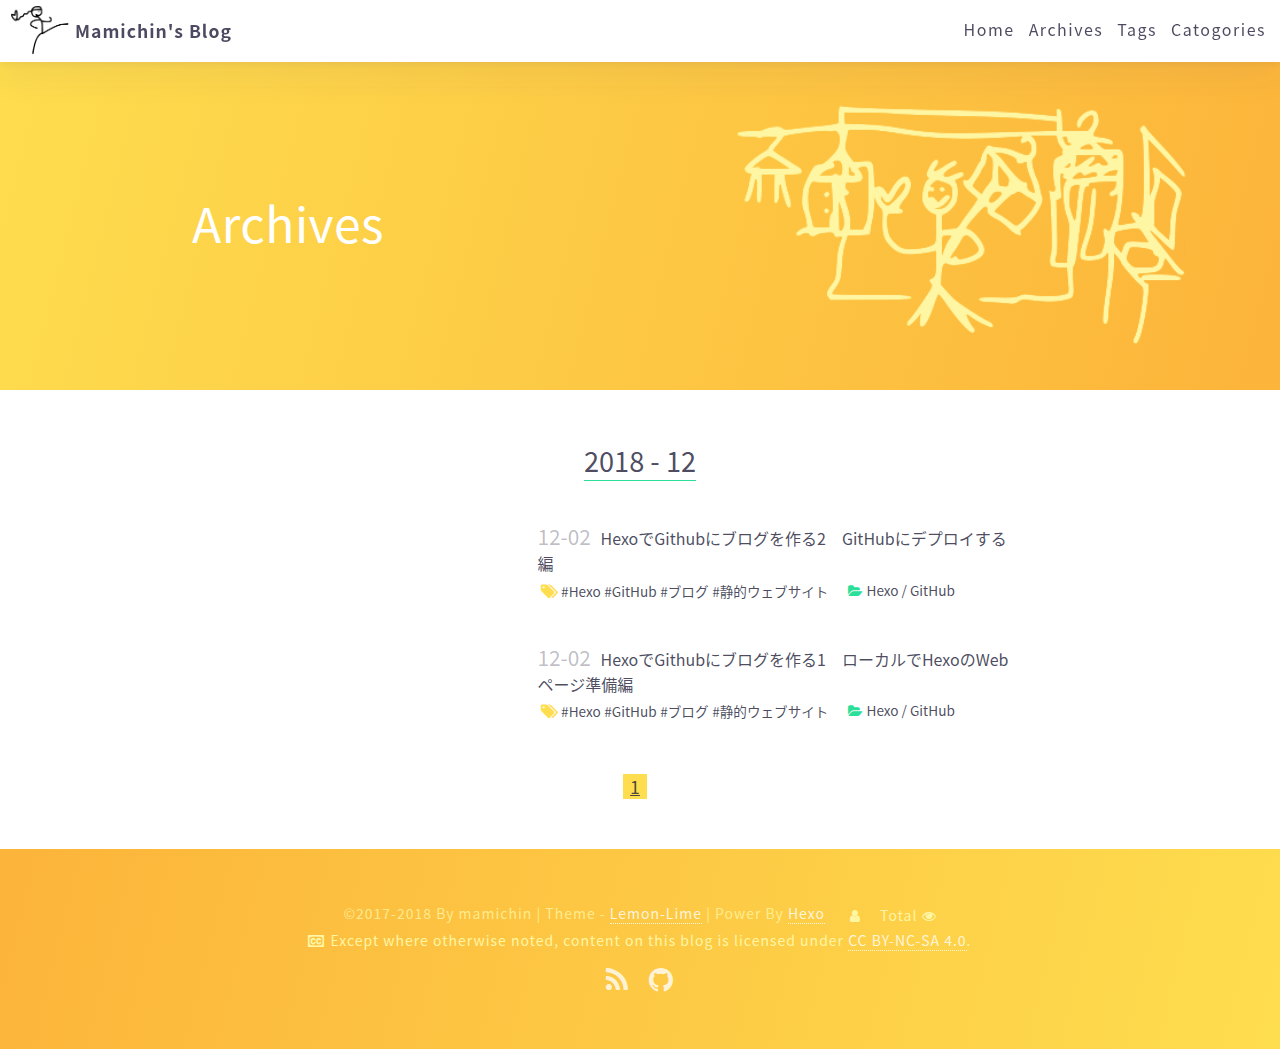
==== commit a3d32ced: "Site updated: 2018-12-03 21:18:37" ====
--- a/archives/index.html
+++ b/archives/index.html
@@ -1,4 +1,4 @@
 <!DOCTYPE html><head><meta name="generator" content="Hexo 3.8.0"><meta charset="utf-8"><meta http-equiv="X-UA-Compatible" content="IE=edge, chrome=1"><meta name="viewport" content="width=device-width, initial-scale=1"><meta name="description" content=""><meta name="author" content="mamichin"><meta name="keywords" content=""><meta name="copyright" content="copyright.liscense_type"><title>Archives</title><!-- HTML5 shim and Respond.js for IE8 support of HTML5 elements and media queries -->
-<!--[if lt IE 9]><script src="https://cdn.bootcss.com/html5shiv/3.7.3/html5shiv.min.js"></script><script src="https://cdn.bootcss.com/respond/1.4.2/respond.min.js"></script><![endif]--><link rel="icon" href="/compass/imgs/favicon.ico"><link rel="stylesheet" href="/compass/stylesheets/font-awesome.min.css"><script>var algoliaConfig = {"on":false}</script><link rel="stylesheet" href="/compass/stylesheets/screen.css"></head><body><div id="body-inner-wrapper"><header id="page-header"><nav id="nav"><div id="site-name">Mamichin's Blog</div><i class="fa fa-bars fa-2x" id="nav-icon" aria-hidden="true"></i><div id="nav-expanded"><a class="nav-word-item" href="/">Home</a><a class="nav-word-item" href="/archives">Archives</a><a class="nav-word-item" href="/tags">Tags</a><a class="nav-word-item" href="/categories">Catogories</a></div><div id="nav-list"><ul><li><a class="nav-list-item" href="/">Home</a></li><li><a class="nav-list-item" href="/archives">Archives</a></li><li><a class="nav-list-item" href="/tags">Tags</a></li><li><a class="nav-list-item" href="/categories">Catogories</a></li></ul></div></nav><div id="banner-wrapper"><div id="banner-pagetype-dependent-info"><h1 id="post-title">Archives</h1></div></div><a title="Back to Top"><i class="fa fa-arrow-up" id="to-Top" aria-hidden="true"></i></a></header><div class="post-group-item"><h2 class="post-group-title"><a href="/archives/2018/12">2018 - 12</a></h2><div class="post-group-meta-wrapper"><section class="post-group-item-meta"><span class="post-group-item-date">12-02 </span><a href="/2018/12/02/hexo1/">HexoでGithubにブログを作る1　ローカルでHexoのWebページ準備編</a><div class="post-group-item-tag-category"><div class="post-group-item-tags"><i class="fa fa-tags"></i> <a class="post-item-tag-link" href="/tags/Hexo/">#Hexo</a>  <a class="post-item-tag-link" href="/tags/GitHub/">#GitHub</a>  <a class="post-item-tag-link" href="/tags/ブログ/">#ブログ</a>  <a class="post-item-tag-link" href="/tags/静的ウェブサイト/">#静的ウェブサイト</a></div><div class="post-group-item-categories"><i class="fa fa-folder-open"></i>
- <a href="/categories/Hexo/">Hexo</a> / <a href="/categories/GitHub/">GitHub</a></div></div></section></div></div><div class="post-group-item"><div class="post-group-meta-wrapper"><section class="post-group-item-meta"><span class="post-group-item-date">12-02 </span><a href="/2018/12/02/hexo2/">HexoでGithubにブログを作る2　GitHubにデプロイする編</a><div class="post-group-item-tag-category"><div class="post-group-item-tags"><i class="fa fa-tags"></i> <a class="post-item-tag-link" href="/tags/Hexo/">#Hexo</a>  <a class="post-item-tag-link" href="/tags/GitHub/">#GitHub</a>  <a class="post-item-tag-link" href="/tags/ブログ/">#ブログ</a>  <a class="post-item-tag-link" href="/tags/静的ウェブサイト/">#静的ウェブサイト</a></div><div class="post-group-item-categories"><i class="fa fa-folder-open"></i>
+<!--[if lt IE 9]><script src="https://cdn.bootcss.com/html5shiv/3.7.3/html5shiv.min.js"></script><script src="https://cdn.bootcss.com/respond/1.4.2/respond.min.js"></script><![endif]--><link rel="icon" href="/compass/imgs/favicon.ico"><link rel="stylesheet" href="/compass/stylesheets/font-awesome.min.css"><script>var algoliaConfig = {"on":false}</script><link rel="stylesheet" href="/compass/stylesheets/screen.css"></head><body><div id="body-inner-wrapper"><header id="page-header"><nav id="nav"><div id="site-name">Mamichin's Blog</div><i class="fa fa-bars fa-2x" id="nav-icon" aria-hidden="true"></i><div id="nav-expanded"><a class="nav-word-item" href="/">Home</a><a class="nav-word-item" href="/archives">Archives</a><a class="nav-word-item" href="/tags">Tags</a><a class="nav-word-item" href="/categories">Catogories</a></div><div id="nav-list"><ul><li><a class="nav-list-item" href="/">Home</a></li><li><a class="nav-list-item" href="/archives">Archives</a></li><li><a class="nav-list-item" href="/tags">Tags</a></li><li><a class="nav-list-item" href="/categories">Catogories</a></li></ul></div></nav><div id="banner-wrapper"><div id="banner-pagetype-dependent-info"><h1 id="post-title">Archives</h1></div></div><a title="Back to Top"><i class="fa fa-arrow-up" id="to-Top" aria-hidden="true"></i></a></header><div class="post-group-item"><h2 class="post-group-title"><a href="/archives/2018/12">2018 - 12</a></h2><div class="post-group-meta-wrapper"><section class="post-group-item-meta"><span class="post-group-item-date">12-02 </span><a href="/2018/12/02/hexo2/">HexoでGithubにブログを作る2　GitHubにデプロイする編</a><div class="post-group-item-tag-category"><div class="post-group-item-tags"><i class="fa fa-tags"></i> <a class="post-item-tag-link" href="/tags/Hexo/">#Hexo</a>  <a class="post-item-tag-link" href="/tags/GitHub/">#GitHub</a>  <a class="post-item-tag-link" href="/tags/ブログ/">#ブログ</a>  <a class="post-item-tag-link" href="/tags/静的ウェブサイト/">#静的ウェブサイト</a></div><div class="post-group-item-categories"><i class="fa fa-folder-open"></i>
+ <a href="/categories/Hexo/">Hexo</a> / <a href="/categories/GitHub/">GitHub</a></div></div></section></div></div><div class="post-group-item"><div class="post-group-meta-wrapper"><section class="post-group-item-meta"><span class="post-group-item-date">12-02 </span><a href="/2018/12/02/hexo1/">HexoでGithubにブログを作る1　ローカルでHexoのWebページ準備編</a><div class="post-group-item-tag-category"><div class="post-group-item-tags"><i class="fa fa-tags"></i> <a class="post-item-tag-link" href="/tags/Hexo/">#Hexo</a>  <a class="post-item-tag-link" href="/tags/GitHub/">#GitHub</a>  <a class="post-item-tag-link" href="/tags/ブログ/">#ブログ</a>  <a class="post-item-tag-link" href="/tags/静的ウェブサイト/">#静的ウェブサイト</a></div><div class="post-group-item-categories"><i class="fa fa-folder-open"></i>
  <a href="/categories/Hexo/">Hexo</a> / <a href="/categories/GitHub/">GitHub</a></div></div></section></div></div><div id="pagination-wrapper"><div id="pagination"><span class="page-number current">1</span></div></div><footer id="page-footer"><div id="footer-wrapper"><div id="blog-meta">&copy;2017-2018 By mamichin | Theme - <a id="theme-name" href="https://github.com/huan555/lemon-lime"> Lemon-Lime</a> | Power By <a id="theme-powered-by" href="http://hexo.io"> Hexo</a></div><div id="viewed-record"><script async src="//dn-lbstatics.qbox.me/busuanzi/2.3/busuanzi.pure.mini.js"></script><span id="busuanzi_container_site_uv"><i class="fa fa-user" aria-hidden="true"></i> <span id="busuanzi_value_site_uv"></span></span><span id="busuanzi_container_site_pv">Total <i class="fa fa-eye" aria-hidden="true"></i> <span id="busuanzi_value_site_pv"></span></span></div><div id="copyright-wrapper"><i class="fa fa-cc" aria-hidden="true"></i><div id="copyright">Except where otherwise noted, content on this blog is licensed under <a rel="license" href="http://creativecommons.org/licenses/by-nc-sa/4.0/">CC BY-NC-SA 4.0</a>.</div></div><div id="contact-me"><div id="rss"><a href="/atom.xml" type="application/atom+xml" rel="alternate" target="_blank"><i class="fa fa-rss" aria-hidden="true"></i></a></div><span id="github"><a href="https://github.com/yourUserName"><i class="fa fa-github" aria-hidden="true"></i></a></span></div></div></footer><script src="/compass/js/blog.js"></script></div></body>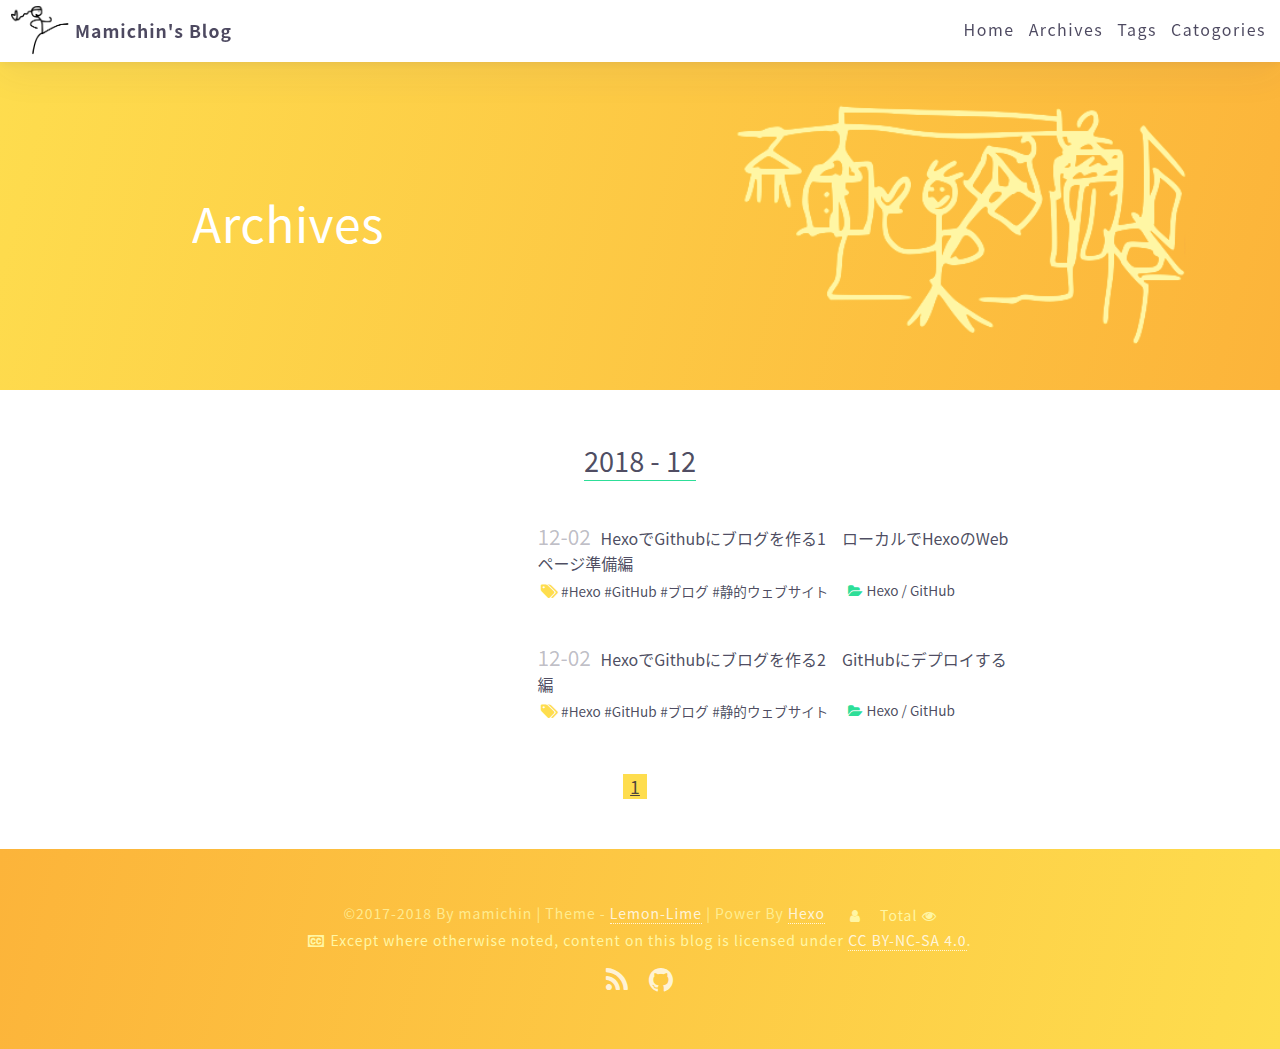
==== commit 9228a7c2: "Site updated: 2018-12-04 01:31:54" ====
--- a/archives/index.html
+++ b/archives/index.html
@@ -1,4 +1,4 @@
 <!DOCTYPE html><head><meta name="generator" content="Hexo 3.8.0"><meta charset="utf-8"><meta http-equiv="X-UA-Compatible" content="IE=edge, chrome=1"><meta name="viewport" content="width=device-width, initial-scale=1"><meta name="description" content=""><meta name="author" content="mamichin"><meta name="keywords" content=""><meta name="copyright" content="copyright.liscense_type"><title>Archives</title><!-- HTML5 shim and Respond.js for IE8 support of HTML5 elements and media queries -->
-<!--[if lt IE 9]><script src="https://cdn.bootcss.com/html5shiv/3.7.3/html5shiv.min.js"></script><script src="https://cdn.bootcss.com/respond/1.4.2/respond.min.js"></script><![endif]--><link rel="icon" href="/compass/imgs/favicon.ico"><link rel="stylesheet" href="/compass/stylesheets/font-awesome.min.css"><script>var algoliaConfig = {"on":false}</script><link rel="stylesheet" href="/compass/stylesheets/screen.css"></head><body><div id="body-inner-wrapper"><header id="page-header"><nav id="nav"><div id="site-name">Mamichin's Blog</div><i class="fa fa-bars fa-2x" id="nav-icon" aria-hidden="true"></i><div id="nav-expanded"><a class="nav-word-item" href="/">Home</a><a class="nav-word-item" href="/archives">Archives</a><a class="nav-word-item" href="/tags">Tags</a><a class="nav-word-item" href="/categories">Catogories</a></div><div id="nav-list"><ul><li><a class="nav-list-item" href="/">Home</a></li><li><a class="nav-list-item" href="/archives">Archives</a></li><li><a class="nav-list-item" href="/tags">Tags</a></li><li><a class="nav-list-item" href="/categories">Catogories</a></li></ul></div></nav><div id="banner-wrapper"><div id="banner-pagetype-dependent-info"><h1 id="post-title">Archives</h1></div></div><a title="Back to Top"><i class="fa fa-arrow-up" id="to-Top" aria-hidden="true"></i></a></header><div class="post-group-item"><h2 class="post-group-title"><a href="/archives/2018/12">2018 - 12</a></h2><div class="post-group-meta-wrapper"><section class="post-group-item-meta"><span class="post-group-item-date">12-02 </span><a href="/2018/12/02/hexo2/">HexoでGithubにブログを作る2　GitHubにデプロイする編</a><div class="post-group-item-tag-category"><div class="post-group-item-tags"><i class="fa fa-tags"></i> <a class="post-item-tag-link" href="/tags/Hexo/">#Hexo</a>  <a class="post-item-tag-link" href="/tags/GitHub/">#GitHub</a>  <a class="post-item-tag-link" href="/tags/ブログ/">#ブログ</a>  <a class="post-item-tag-link" href="/tags/静的ウェブサイト/">#静的ウェブサイト</a></div><div class="post-group-item-categories"><i class="fa fa-folder-open"></i>
- <a href="/categories/Hexo/">Hexo</a> / <a href="/categories/GitHub/">GitHub</a></div></div></section></div></div><div class="post-group-item"><div class="post-group-meta-wrapper"><section class="post-group-item-meta"><span class="post-group-item-date">12-02 </span><a href="/2018/12/02/hexo1/">HexoでGithubにブログを作る1　ローカルでHexoのWebページ準備編</a><div class="post-group-item-tag-category"><div class="post-group-item-tags"><i class="fa fa-tags"></i> <a class="post-item-tag-link" href="/tags/Hexo/">#Hexo</a>  <a class="post-item-tag-link" href="/tags/GitHub/">#GitHub</a>  <a class="post-item-tag-link" href="/tags/ブログ/">#ブログ</a>  <a class="post-item-tag-link" href="/tags/静的ウェブサイト/">#静的ウェブサイト</a></div><div class="post-group-item-categories"><i class="fa fa-folder-open"></i>
+<!--[if lt IE 9]><script src="https://cdn.bootcss.com/html5shiv/3.7.3/html5shiv.min.js"></script><script src="https://cdn.bootcss.com/respond/1.4.2/respond.min.js"></script><![endif]--><link rel="icon" href="/compass/imgs/favicon.ico"><link rel="stylesheet" href="/compass/stylesheets/font-awesome.min.css"><script>var algoliaConfig = {"on":false}</script><link rel="stylesheet" href="/compass/stylesheets/screen.css"></head><body><div id="body-inner-wrapper"><header id="page-header"><nav id="nav"><div id="site-name">Mamichin's Blog</div><i class="fa fa-bars fa-2x" id="nav-icon" aria-hidden="true"></i><div id="nav-expanded"><a class="nav-word-item" href="/">Home</a><a class="nav-word-item" href="/archives">Archives</a><a class="nav-word-item" href="/tags">Tags</a><a class="nav-word-item" href="/categories">Catogories</a></div><div id="nav-list"><ul><li><a class="nav-list-item" href="/">Home</a></li><li><a class="nav-list-item" href="/archives">Archives</a></li><li><a class="nav-list-item" href="/tags">Tags</a></li><li><a class="nav-list-item" href="/categories">Catogories</a></li></ul></div></nav><div id="banner-wrapper"><div id="banner-pagetype-dependent-info"><h1 id="post-title">Archives</h1></div></div><a title="Back to Top"><i class="fa fa-arrow-up" id="to-Top" aria-hidden="true"></i></a></header><div class="post-group-item"><h2 class="post-group-title"><a href="/archives/2018/12">2018 - 12</a></h2><div class="post-group-meta-wrapper"><section class="post-group-item-meta"><span class="post-group-item-date">12-02 </span><a href="/2018/12/02/hexo1/">HexoでGithubにブログを作る1　ローカルでHexoのWebページ準備編</a><div class="post-group-item-tag-category"><div class="post-group-item-tags"><i class="fa fa-tags"></i> <a class="post-item-tag-link" href="/tags/Hexo/">#Hexo</a>  <a class="post-item-tag-link" href="/tags/GitHub/">#GitHub</a>  <a class="post-item-tag-link" href="/tags/ブログ/">#ブログ</a>  <a class="post-item-tag-link" href="/tags/静的ウェブサイト/">#静的ウェブサイト</a></div><div class="post-group-item-categories"><i class="fa fa-folder-open"></i>
+ <a href="/categories/Hexo/">Hexo</a> / <a href="/categories/GitHub/">GitHub</a></div></div></section></div></div><div class="post-group-item"><div class="post-group-meta-wrapper"><section class="post-group-item-meta"><span class="post-group-item-date">12-02 </span><a href="/2018/12/02/hexo2/">HexoでGithubにブログを作る2　GitHubにデプロイする編</a><div class="post-group-item-tag-category"><div class="post-group-item-tags"><i class="fa fa-tags"></i> <a class="post-item-tag-link" href="/tags/Hexo/">#Hexo</a>  <a class="post-item-tag-link" href="/tags/GitHub/">#GitHub</a>  <a class="post-item-tag-link" href="/tags/ブログ/">#ブログ</a>  <a class="post-item-tag-link" href="/tags/静的ウェブサイト/">#静的ウェブサイト</a></div><div class="post-group-item-categories"><i class="fa fa-folder-open"></i>
  <a href="/categories/Hexo/">Hexo</a> / <a href="/categories/GitHub/">GitHub</a></div></div></section></div></div><div id="pagination-wrapper"><div id="pagination"><span class="page-number current">1</span></div></div><footer id="page-footer"><div id="footer-wrapper"><div id="blog-meta">&copy;2017-2018 By mamichin | Theme - <a id="theme-name" href="https://github.com/huan555/lemon-lime"> Lemon-Lime</a> | Power By <a id="theme-powered-by" href="http://hexo.io"> Hexo</a></div><div id="viewed-record"><script async src="//dn-lbstatics.qbox.me/busuanzi/2.3/busuanzi.pure.mini.js"></script><span id="busuanzi_container_site_uv"><i class="fa fa-user" aria-hidden="true"></i> <span id="busuanzi_value_site_uv"></span></span><span id="busuanzi_container_site_pv">Total <i class="fa fa-eye" aria-hidden="true"></i> <span id="busuanzi_value_site_pv"></span></span></div><div id="copyright-wrapper"><i class="fa fa-cc" aria-hidden="true"></i><div id="copyright">Except where otherwise noted, content on this blog is licensed under <a rel="license" href="http://creativecommons.org/licenses/by-nc-sa/4.0/">CC BY-NC-SA 4.0</a>.</div></div><div id="contact-me"><div id="rss"><a href="/atom.xml" type="application/atom+xml" rel="alternate" target="_blank"><i class="fa fa-rss" aria-hidden="true"></i></a></div><span id="github"><a href="https://github.com/yourUserName"><i class="fa fa-github" aria-hidden="true"></i></a></span></div></div></footer><script src="/compass/js/blog.js"></script></div></body>